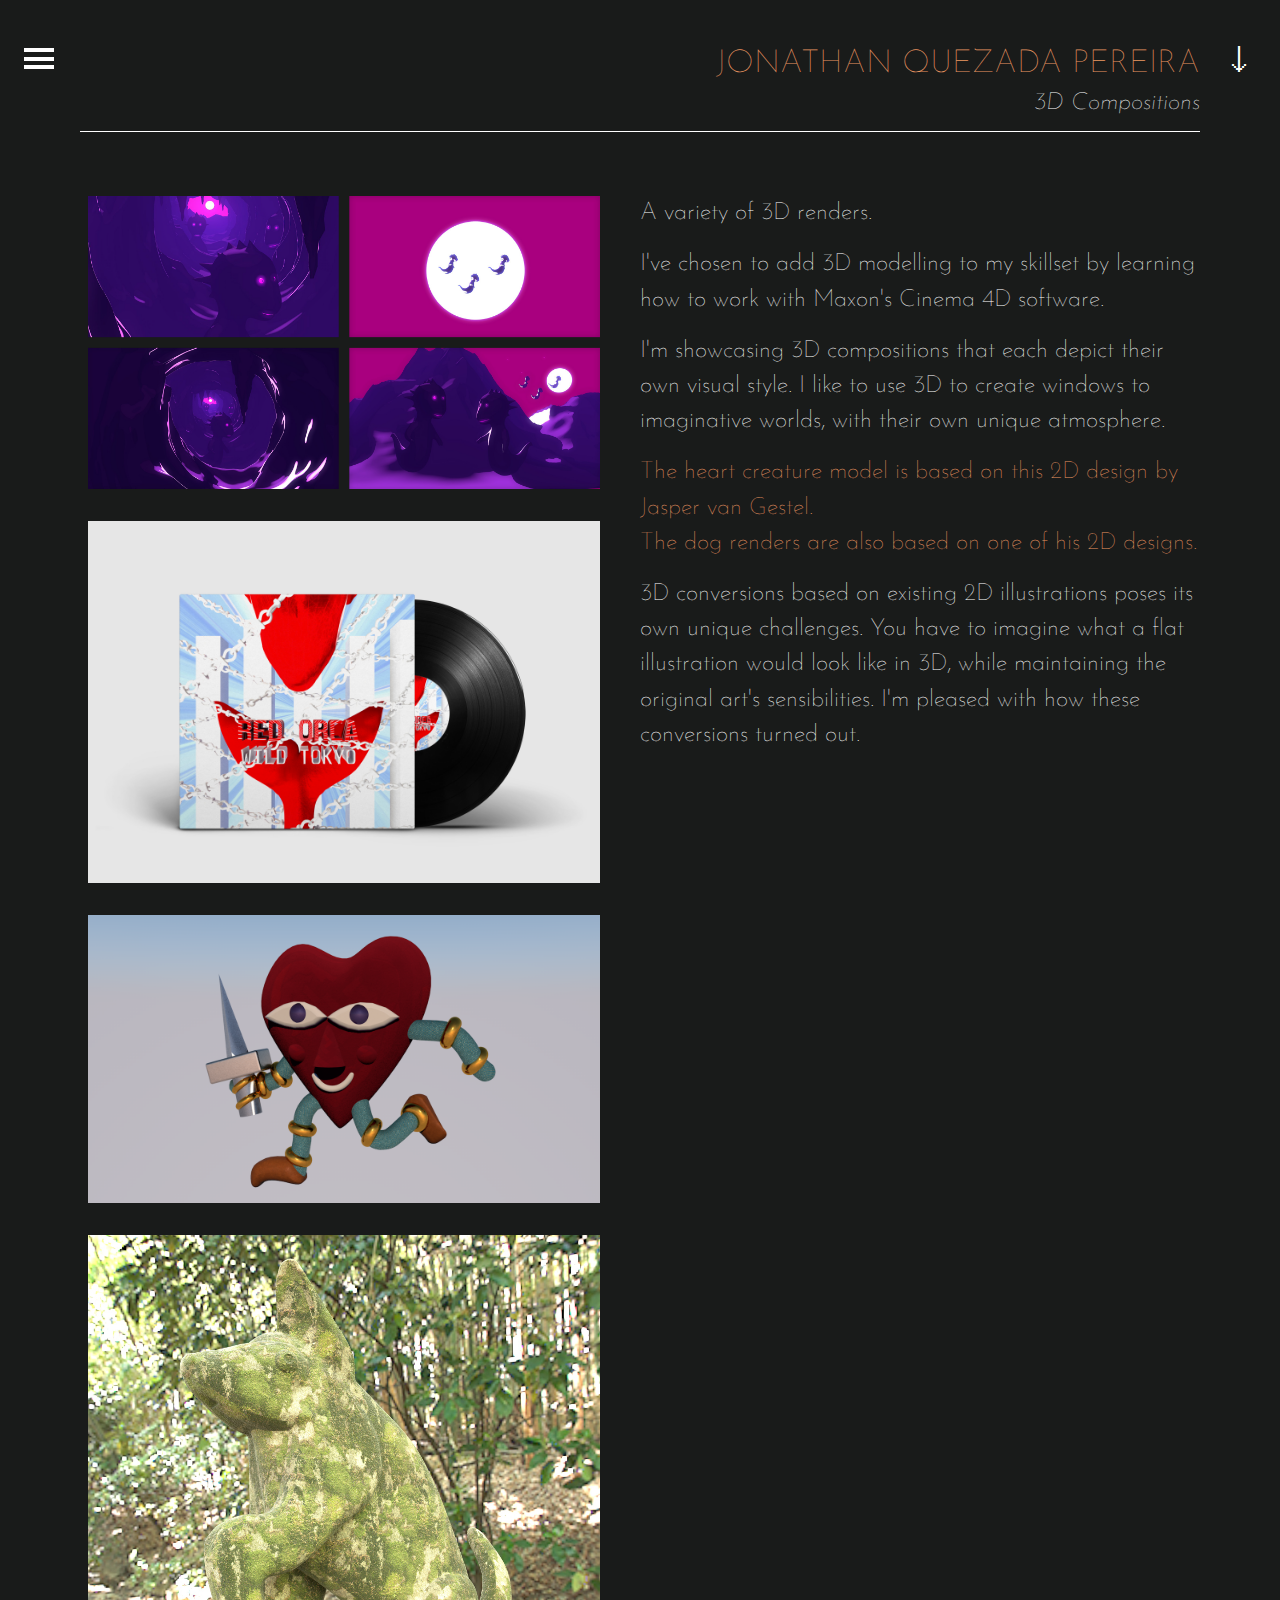
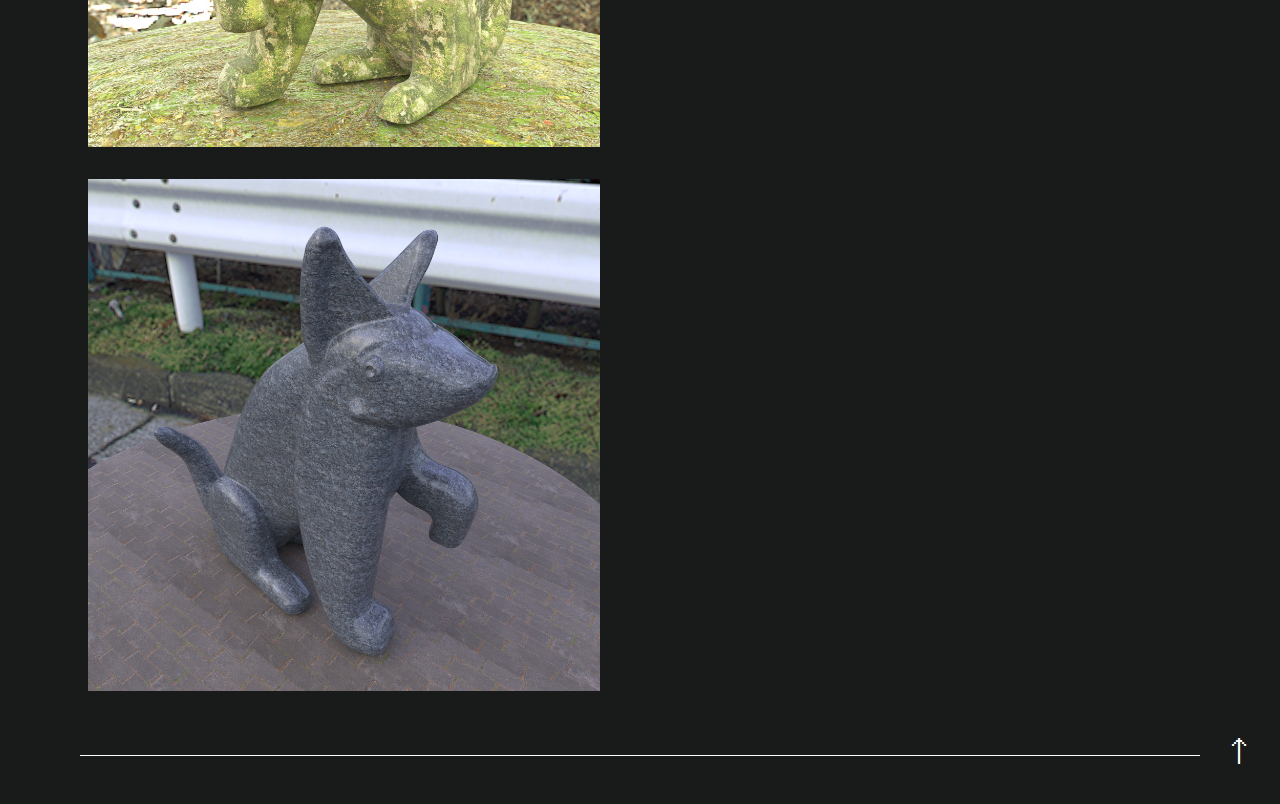
==== 3d.html @ a882b542 "added subpages" ====
<!doctype html>
<html>
	<head>
		<title>Portfolio Jonathan Q. Pereira</title>
		<link rel="stylesheet" type="text/css" href="reset.css">
		<link href="https://fonts.googleapis.com/css?family=Josefin+Sans:300,300i,400,400i,700" rel="stylesheet">
		<link rel="stylesheet" type="text/css" href="stijl.css">
		<link rel="stylesheet" type="text/css" id="switchcss" href="stijl-dark.css">
		<link rel="icon" href="img/object.svg">
		<script src="script.js" defer></script>
		<meta charset="utf-8">
	</head>
	<body>
		<header>
			<h1>Jonathan Quezada&nbspPereira</h1>
			<h2>3D Compositions</h2>
		</header>

		<a class="burger">
			<span></span>
			<span></span>
			<span></span>
		</a>

		<a class="pijlen verbergpijl" id="pijl" data-factor="1">🡓</a>
		<a class="pijlen verbergpijl" id="pijl2" data-factor="0">🡑</a>

		<nav>
			<a href="https://jonathanqp.github.io/portfolio/">Portfolio</a>
			<a href="about">About</a>
			<div class="mode">
				<a class="dark selected">Dark&nbsp;Mode</a>
				<a class="light">Light&nbsp;Mode</a>
			</div>
			<img src="img/splatter.svg" alt="">
		</nav>

		<main class ="subpage">
			<div class ="imgs">
				<img src="img/vb2.png" alt="">
				<img src="img/img15.jpg" alt="">
				<img src="img/img12.png" alt="">
				<img src="img/img14.jpg" alt="">
				<img src="img/dog2.jpg" alt="">
			</div>
			<div class = "uitleg">
			<p>A variety of 3D renders.</p>
			<p>I've chosen to add 3D modelling to my skillset by learning how to work with Maxon's Cinema 4D software.</p>
			<p>I'm showcasing 3D compositions that each depict their own visual style. I like to use 3D to create windows to imaginative worlds, with their own unique atmosphere.</p>
			<p><a href="https://www.instagram.com/p/CRq-9FQh7xC/" target="_blank">The heart creature model is based on this 2D design by Jasper van Gestel.</a><br><a href="https://roomfifty.com/collections/jasper-van-gestel/products/jasper-van-gestel-big-bad-shepherd-framed-print" target="_blank">The dog renders are also based on one of his 2D designs.</a></p>
			<p>3D conversions based on existing 2D illustrations poses its own unique challenges. You have to imagine what a flat illustration would look like in 3D, while maintaining the original art's sensibilities. I'm pleased with how these conversions turned out.</p>
			</div>
				<a href="https://jonathanqp.github.io/portfolio/" class="info">Click to go back to portfolio overview.</a>
		</main>
	</body>
</html>
---- stijl.css ----
body {
  font-family: "Josefin Sans", sans-serif;
  margin: 1.5rem;
  color: white;
  background-color: #191b1a;
  position: relative;
}

main {
  margin: auto;
  max-width: 100rem;
}

.bottom {
  animation-name: bottomkleur;
  animation-duration: 2s;
  animation-fill-mode: forwards;
}

.top {
  animation-name: topkleur;
  animation-duration: 2s;
  animation-fill-mode: forwards;
}

@keyframes bottomkleur {
  100% {
    background-color: #243640;
  }
}

@keyframes topkleur {
  0% {
    background-color: #243640;
  }
  100% {
    background-color: #191b1a;
  }
}

h1, h2 {
  text-align: center;
}

h1 {
  font-size: 1.3rem;
  font-weight: lighter;
  padding-bottom: 0.7rem;
  color: #EC9862;
  text-transform: uppercase;
}

h2 {
  font-size: 1.2rem;
  font-style: italic;
  font-weight: lighter;
  padding-bottom: 1rem;
  border-bottom: 0.1rem solid white;
  margin-bottom: 2rem;
}

h3 {
  font-size: 1.1rem;
  font-style: italic;
}

p {
  font-size: 0.9rem;
  line-height: 1.4rem;
  padding-bottom: 1rem;
}

a {
  text-decoration: none;
  color: white;
}

h3 a {
  font-size: 0.75rem;
  margin-top: 0.5rem;
  color: #EC9862;
}

a:hover {
  color: #EC9862;
  cursor:pointer;
}

nav {
  background-color: rgba(61,61,61, 0.8);
  height: 100vh;
  width: 25vw;
  position: fixed;
  top: 0;
  left: 0;
  padding: 5rem 1.5rem;
  font-size: 1.5rem;
  z-index: 1;
  transform: translate(-50vw, 0);
  animation-timing-function: linear;
}

nav a {
  display: block;
  padding-bottom: 1rem;
}

nav img {
  max-height: 50vh;
  margin-top: 15vh;
}

.zichtbaar {
  animation-fill-mode: forwards;
  animation-duration: 0.3s;
  animation-name: toonNav;
}

.onzichtbaar {
  animation-duration: 0.3s;
  animation-name: verbergNav;
}

@keyframes toonNav {
  100% {
    transform: translate(0, 0);
  }
}

@keyframes verbergNav {
  0% {
    transform: translate(0, 0);
  }
  100% {
    transform: translate(-50vw, 0);
  }
}

.mode {
  padding-top: 1rem;
  font-size: 1rem;
  font-weight: lighter;
  line-height: 1.5rem;
}

.mode a {
  display: inline;
}

.mode a:nth-child(1) {
  padding-right: 1rem;
  display: inline;
}

.selected {
  font-weight: bold;
}

.burger {
  border-bottom: 12px double white;
  border-top: 4px solid white;
  content: "";
  height: 5px;
  width: 30px;
  position: fixed;
	top: 1.5rem;
  left: 1.5rem;
  z-index: 2;
  transition-duration: 0.25s;
  transition-property: all;
}

.burger:hover {
  border-color: #EC9862;
}

.geklikt {
	position: fixed;
}

.subpage {
  display: grid;
  grid-template-columns: 1fr 1fr;
}

.subpage img {
  display: block;
  max-width: 40vw;
  max-height: 60vh;
  margin: auto;
  padding-bottom: 2rem;
  padding-right: 2rem;
}

.subpage h3 {
  text-align: center;
  padding-bottom: 2rem;
}

.subpage .uitleg {
  grid-column: 2;
}

.uitleg p {
  font-weight: lighter;
  font-size: 1.5rem;
  line-height: 2.2rem;
}

.subpage .imgs {
  grid-column: 1;
}

.subpage .info {
  bottom: 0.5rem;
}

.uitleg a {
  color: #EC9862;
}

.uitleg a:hover {
  font-size: 1.4rem;
  font-weight: bold;
}

video {
  max-width: 45vw;
  max-height: 80vh;
  margin: auto;
  display: block;
  padding-right: 2rem;
  margin-bottom: 2rem;
}


#columns {
  column-count: 1;
}

#columns div {
  font-size: 1rem;
  font-weight: lighter;
  margin-bottom: 2rem;
  break-inside: avoid;
  color: rgba(255, 255, 255, 0);
  filter: grayscale(100%);
  transition-property: all;
  transition-duration: 0.75s;
}

#columns div a {
  color: rgba(255, 255, 255, 0);
  transition-duration: 0.75s;
}

#columns div:hover {
  color: rgba(255, 255, 255, 1);
  filter: none;
}

#columns div:hover a {
  color: #EC9862;
}

#columns img {
	max-width: 100%;
	display: block;
	margin-bottom: 0.5rem;
  border-radius: 3%;
}

#me {
  display: block;
  margin: auto;
  margin-bottom: 2rem;
  height: auto;
  width: 50vw;
  max-width: 100%;
  border-radius: 3%;
  filter: grayscale(100%);
}

#email {
  font-style: italic;
}

.pijlen {
  font-size: 2rem;
  color: white;
  position: absolute;
  right: 0;
  z-index: 1;
  transition-duration: 0.25s;
  transition-property: all;
}

#pijl {
  top: 0;
}

#pijl2 {
  bottom: -1rem;
}

.pijlen:hover {
  color: #EC9862;
}

.burger:active {
  transform: scale(1.25);
}

.pijlen:active {
  transform: scale(1.5);
}

.verbergpijl {
  display: none;
}

.info {
  position: absolute;
  bottom: -1rem;
  left: -100vw;
  transition-property: left;
  transition-duration: 1s;
  color: #EC9659;
  font-weight: normal;
  width: 100%;
  margin: auto;
  text-align: center;
}

#object {
  margin-top: 2rem;
  max-height: 10rem;
  animation-name: zweef;
  animation-duration: 5s;
  animation-iteration-count: infinite;
}

.verbergtekst {
  display: none;
}

#aboutmain p {
  font-size: 1.15rem;
}

@keyframes zweef {
  50% {
    transform: translate(0, -2rem);
  }
}

@supports (grid-area: auto) {
  @media (min-width: 1000px) {
    #aboutmain {
      display: grid;
      grid-template-columns: 1fr 1fr;
    }

    main {
      border-bottom: 0.1rem solid white;
      padding: 2rem 0;
    }

    h1, h2 {
      text-align: right;
    }

    #object {
      margin-top: 4rem;
    }

  	#columns {
  		column-count: 2;
  		column-gap: 3rem;
  	}

    #me {
      width: 30vw;
    }

    .burger {
      top: 3rem;
      left: 1.5rem;
    }

    body {
      margin: 3rem 5rem;
    }

    nav {
      width: 20vw;
      max-width: 15rem;
      padding: 7rem 1.5rem;
    }

    h1 {
      font-size: 2rem;
    }

    h2 {
      font-size: 1.5rem;
    }

    #pijl, #pijl2 {
      right: -3.5rem;
    }
  }

  @media (min-width: 1400px) {

    .burger {
      top: 3rem;
      left: 3rem;
    }

    #object {
      margin-top: 6rem;
    }

  	#columns {
  		column-count: 3;
  	}

    body {
      margin: 3rem 8rem;
    }

    nav {
      padding: 7rem 3rem;
    }

    #pijl, #pijl2 {
      right: -5rem;
    }
  }
}
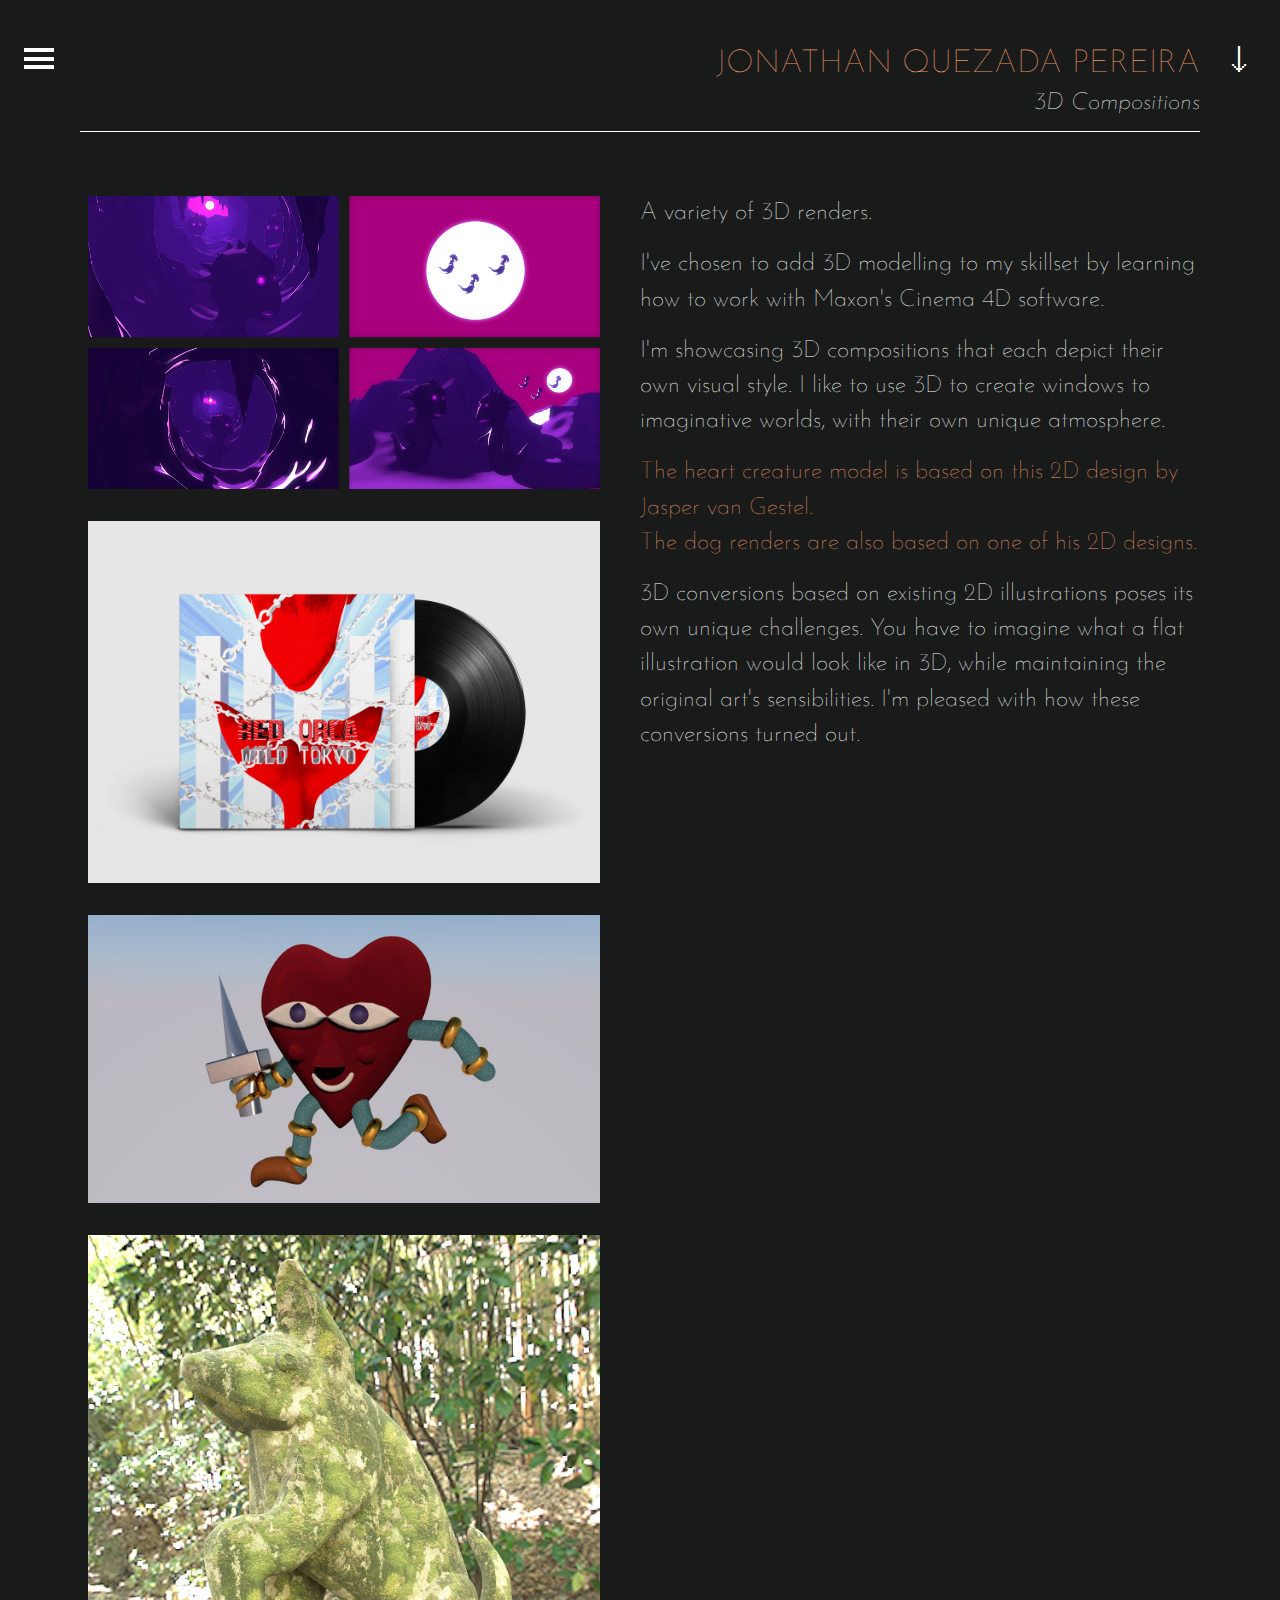
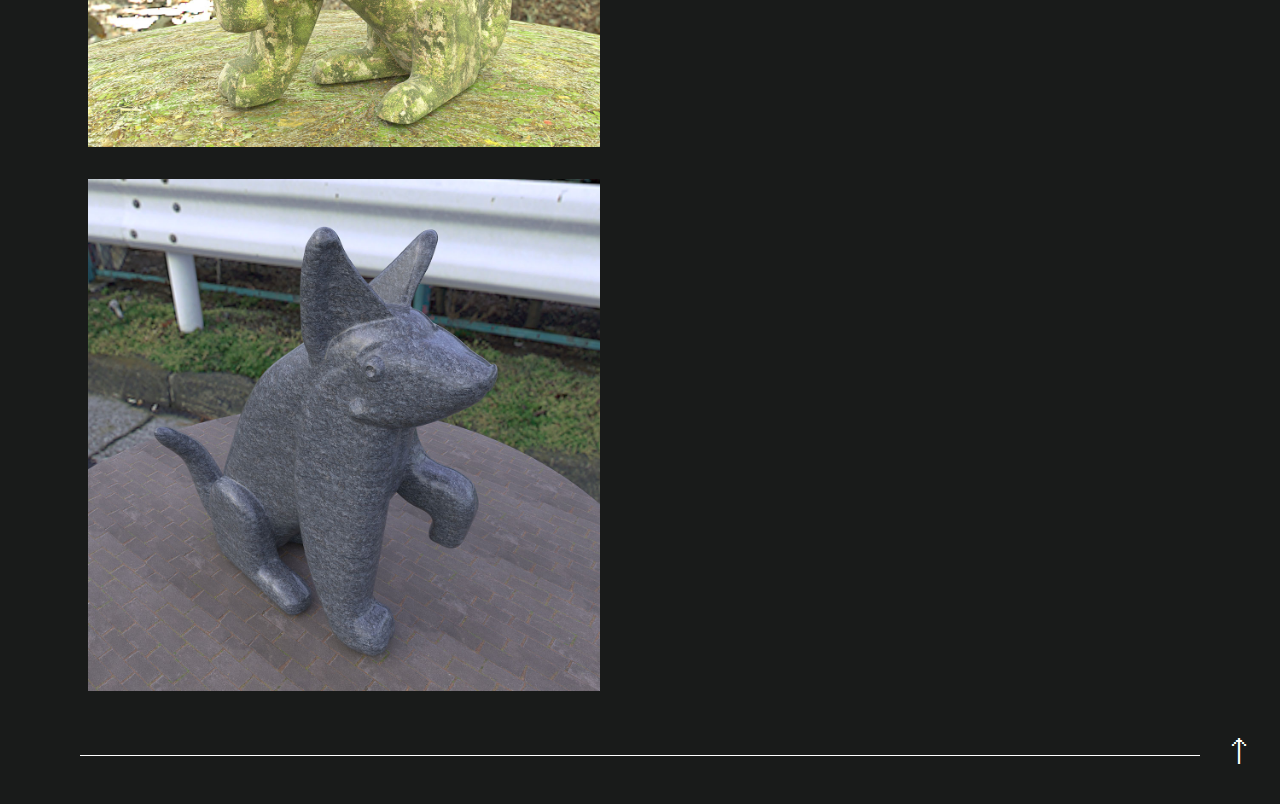
==== commit 7b32bebd: "image compression" ====
--- a/3d.html
+++ b/3d.html
@@ -39,7 +39,7 @@
 			<div class ="imgs">
 				<img src="img/vb2.png" alt="">
 				<img src="img/img15.jpg" alt="">
-				<img src="img/img12.png" alt="">
+				<img src="img/img12.jpg" alt="">
 				<img src="img/img14.jpg" alt="">
 				<img src="img/dog2.jpg" alt="">
 			</div>
--- a/stijl.css
+++ b/stijl.css
@@ -192,6 +192,11 @@
   padding-right: 2rem;
 }
 
+#mona {
+  max-width: 70vw;
+  max-height: 80vh;
+}
+
 .subpage h3 {
   text-align: center;
   padding-bottom: 2rem;
@@ -233,6 +238,16 @@
   margin-bottom: 2rem;
 }
 
+iframe {
+  display: block;
+  margin: auto;
+  padding-top: 2rem;
+  padding-bottom: 0;
+  background-color: #EC9862;
+  border-radius: 3%;
+  max-width: 80vw;
+  margin-top: 1rem;
+}
 
 #columns {
   column-count: 1;
@@ -245,8 +260,7 @@
   break-inside: avoid;
   color: rgba(255, 255, 255, 0);
   filter: grayscale(100%);
-  transition-property: all;
-  transition-duration: 0.75s;
+  transition: all 0.75s ease;
 }
 
 #columns div a {
@@ -271,18 +285,29 @@
 }
 
 #me {
-  display: block;
-  margin: auto;
-  margin-bottom: 2rem;
+  margin-bottom: 1rem;
+  text-align: center;
+}
+
+#mepic {
+  filter: grayscale(100%);
+  transition: all 0.75s ease;
+  display: block;
+  margin: auto;
   height: auto;
-  width: 50vw;
+  width: 45vw;
   max-width: 100%;
   border-radius: 3%;
-  filter: grayscale(100%);
-}
-
-#email {
-  font-style: italic;
+  margin-bottom: 1rem;
+}
+
+#aboutmain #hoverdesc {
+  color: #EC9862;
+  font-size: 1rem;
+}
+
+#mepic #hoverdesc p {
+  font-size: 0.2rem;
 }
 
 .pijlen {
@@ -333,7 +358,9 @@
 }
 
 #object {
-  margin-top: 2rem;
+  display: block;
+  margin: auto;
+  margin-top: 4rem;
   max-height: 10rem;
   animation-name: zweef;
   animation-duration: 5s;
@@ -345,7 +372,13 @@
 }
 
 #aboutmain p {
-  font-size: 1.15rem;
+  font-size: 1.2rem;
+  line-height: 1.6rem;
+  font-weight: lighter;
+}
+
+#aboutmain #email {
+  font-weight: normal;
 }
 
 @keyframes zweef {
@@ -358,7 +391,24 @@
   @media (min-width: 1000px) {
     #aboutmain {
       display: grid;
-      grid-template-columns: 1fr 1fr;
+      grid-template-columns: 40vw 40vw;
+    }
+
+    #aboutmain #me {
+      grid-column: 1;
+      grid-row: 1;
+      position: absolute;
+      top: 9rem;
+    }
+
+    #abouttext {
+      grid-row: 1;
+      grid-column: 2;
+    }
+
+    #object {
+      grid-column: 1/3;
+      margin: auto;
     }
 
     main {
@@ -379,8 +429,11 @@
   		column-gap: 3rem;
   	}
 
-    #me {
-      width: 30vw;
+    #mepic {
+      display: block;
+      width: 23vw;
+      margin: auto;
+      margin-bottom: 1rem;
     }
 
     .burger {
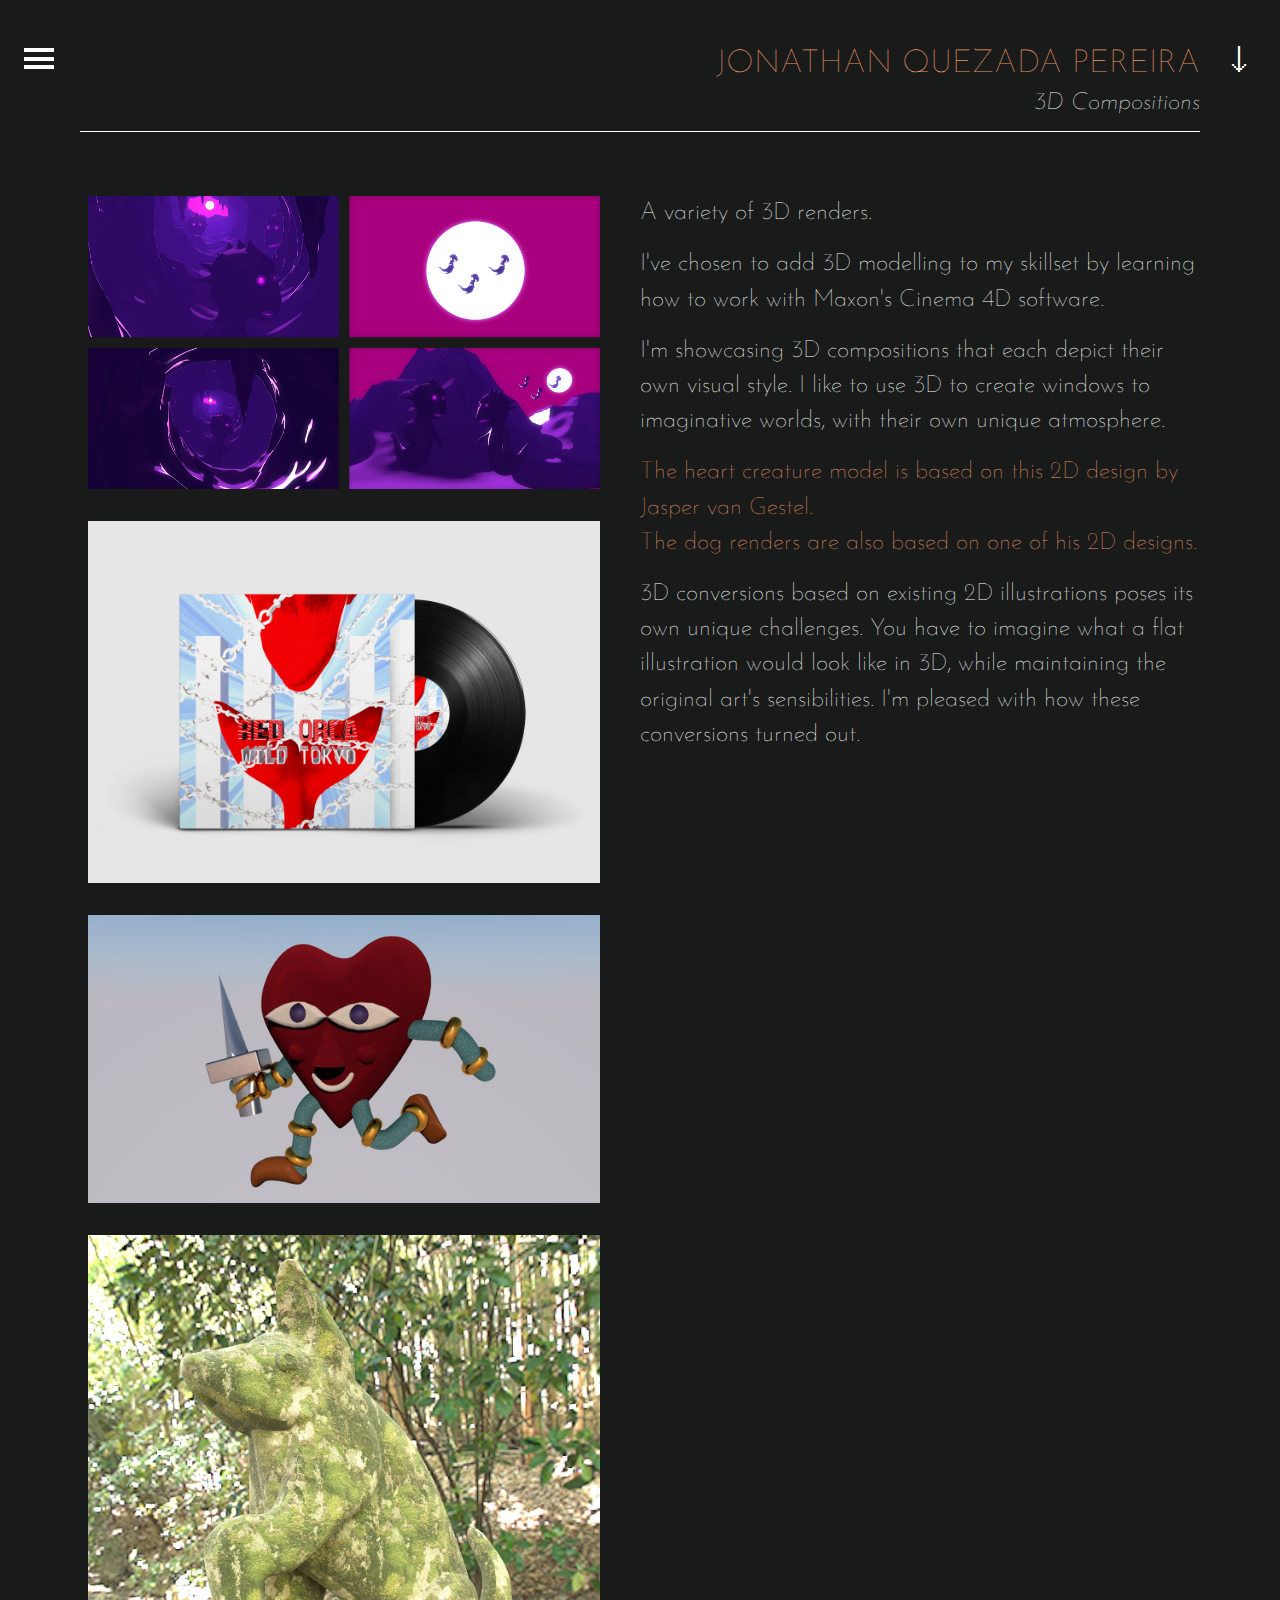
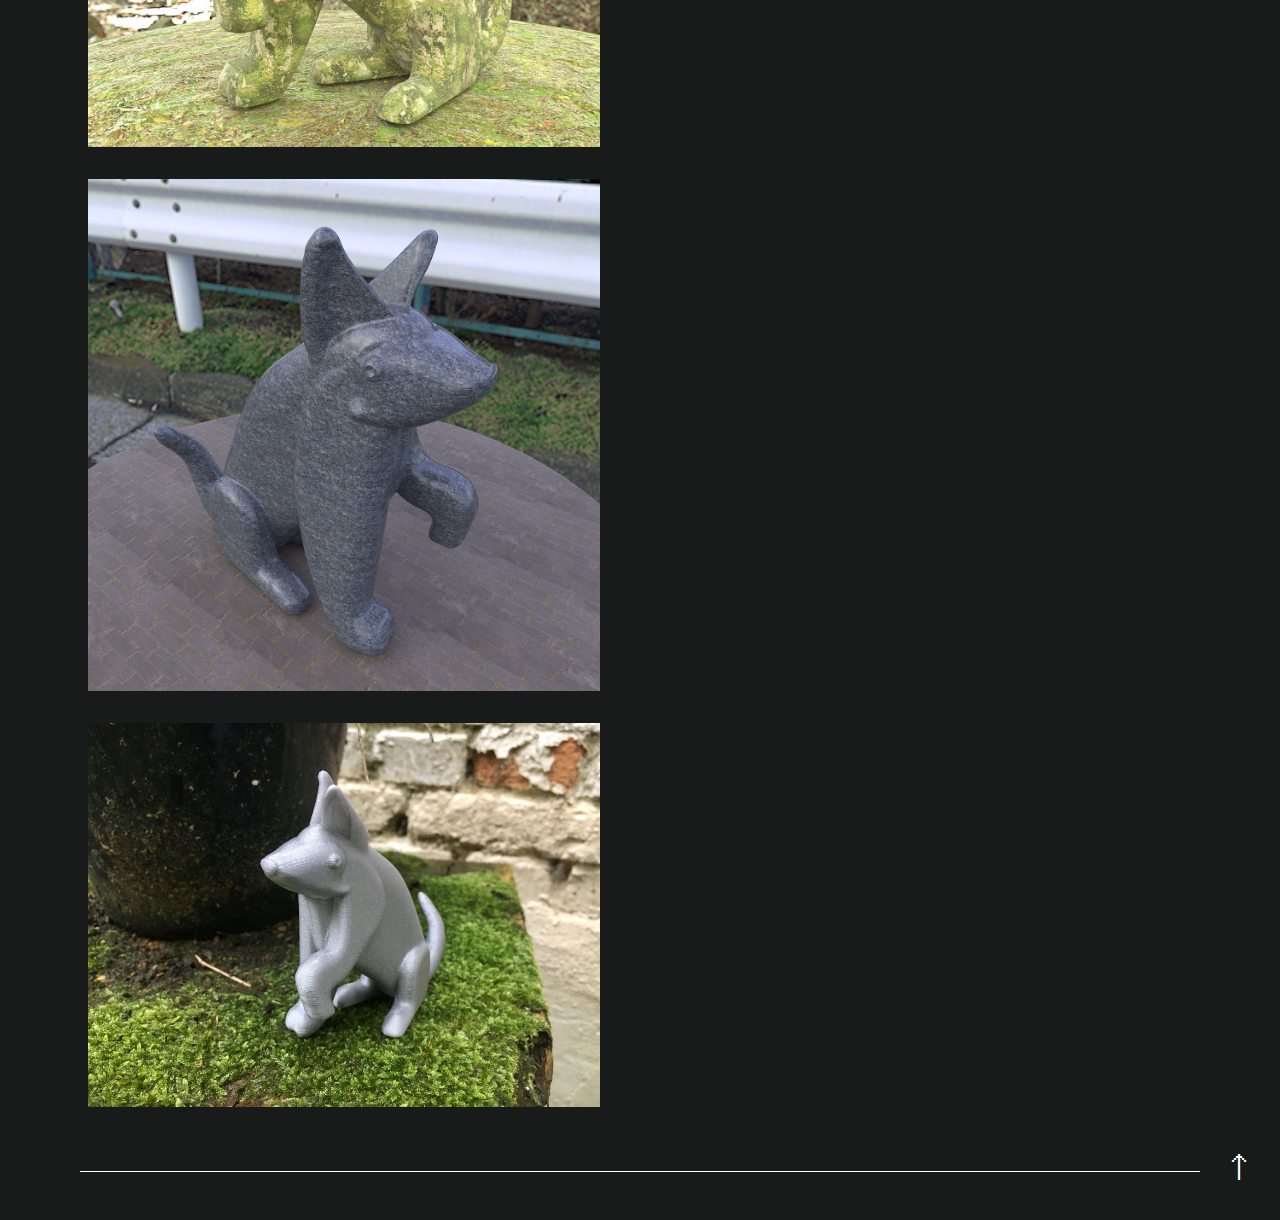
==== commit 9e00b722: "added 3d print photo" ====
--- a/3d.html
+++ b/3d.html
@@ -42,6 +42,7 @@
 				<img src="img/img12.jpg" alt="">
 				<img src="img/img14.jpg" alt="">
 				<img src="img/dog2.jpg" alt="">
+				<img src="img/dogprint.jpg" alt="">
 			</div>
 			<div class = "uitleg">
 			<p>A variety of 3D renders.</p>
@@ -50,7 +51,7 @@
 			<p><a href="https://www.instagram.com/p/CRq-9FQh7xC/" target="_blank">The heart creature model is based on this 2D design by Jasper van Gestel.</a><br><a href="https://roomfifty.com/collections/jasper-van-gestel/products/jasper-van-gestel-big-bad-shepherd-framed-print" target="_blank">The dog renders are also based on one of his 2D designs.</a></p>
 			<p>3D conversions based on existing 2D illustrations poses its own unique challenges. You have to imagine what a flat illustration would look like in 3D, while maintaining the original art's sensibilities. I'm pleased with how these conversions turned out.</p>
 			</div>
-				<a href="https://jonathanqp.github.io/portfolio/" class="info">Click to go back to portfolio overview.</a>
+			<a href="https://jonathanqp.github.io/portfolio/" class="info">◄ Click to go back to portfolio overview</a>
 		</main>
 	</body>
 </html>
